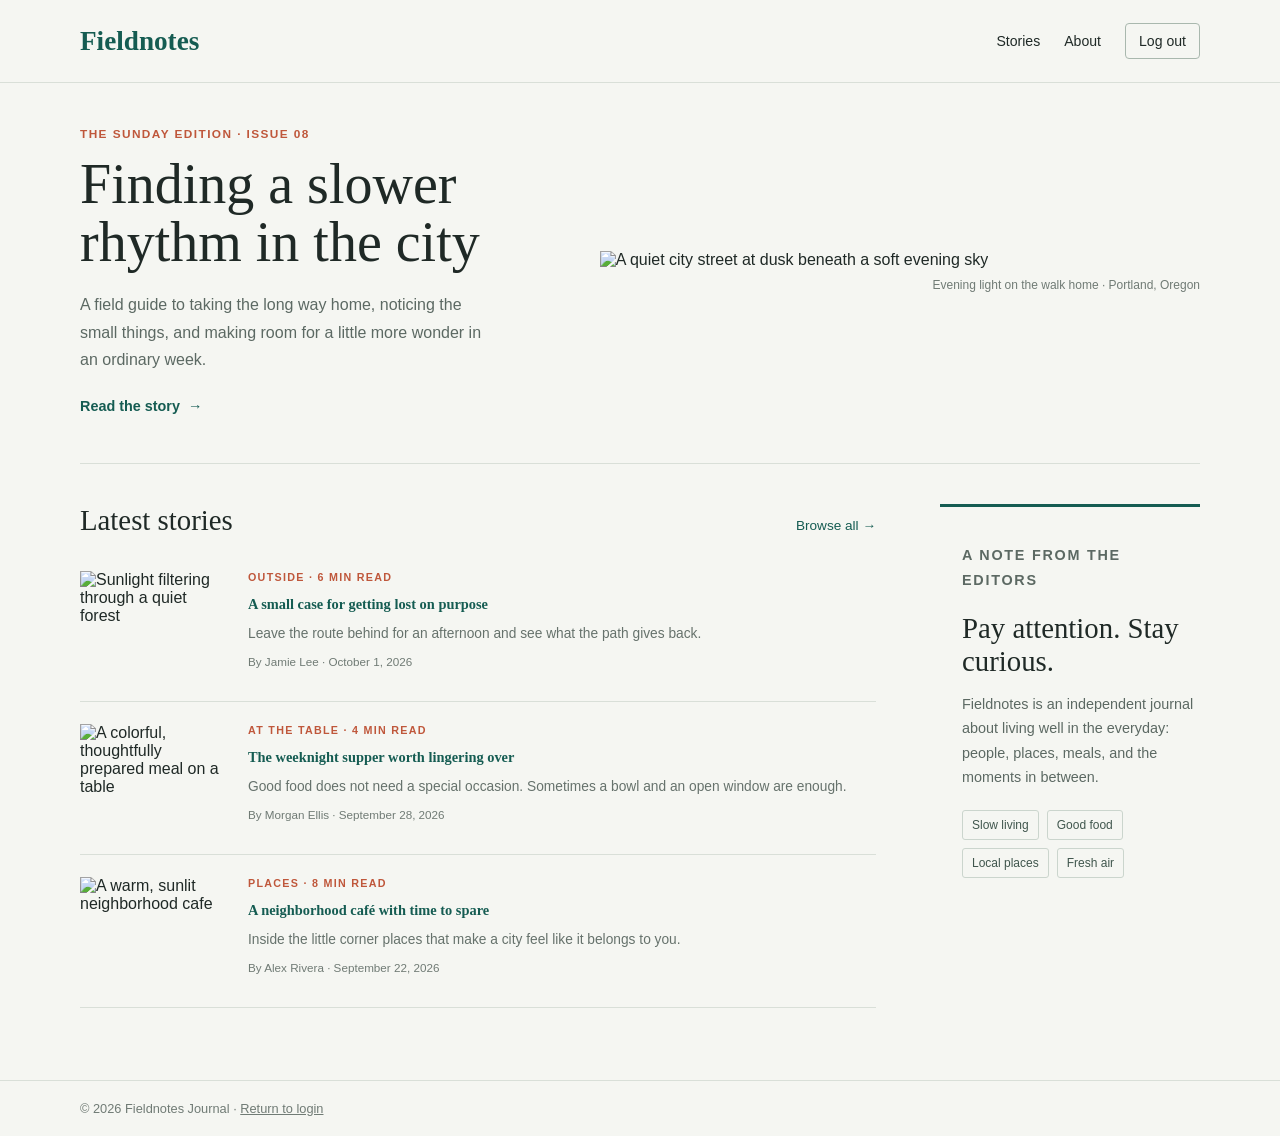
==== home.html @ 3afff71b "adding web page" ====
<!DOCTYPE html>
<html lang="en">
	<head>
		<meta charset="UTF-8">
		<meta name="viewport" content="width=device-width, initial-scale=1.0">
		<meta name="description" content="Fieldnotes: stories about thoughtful living, places, and everyday discoveries.">
		<title>Fieldnotes | Stories for curious days</title>
		<link rel="stylesheet" href="style.css">
	</head>
	<body class="blog-page">
		<header class="blog-header">
			<div class="blog-shell blog-header-inner">
				<a class="blog-brand" href="home.html">Fieldnotes</a>
				<nav class="blog-nav" aria-label="Main navigation">
					<a href="#latest">Stories</a>
					<a href="#about">About</a>
					<a class="back-link" href="index.html">Log out</a>
				</nav>
			</div>
		</header>

		<main class="blog-shell blog-main">
			<article class="feature-story" id="featured">
				<div class="feature-copy">
					<p class="eyebrow">The Sunday Edition · Issue 08</p>
					<h1>Finding a slower rhythm in the city</h1>
					<p>A field guide to taking the long way home, noticing the small things, and making room for a little more wonder in an ordinary week.</p>
					<a class="story-link" href="#latest">Read the story <span aria-hidden="true">→</span></a>
				</div>
				<div>
					<img class="feature-image" src="https://images.unsplash.com/photo-1519608487953-e999c86e7455?auto=format&amp;fit=crop&amp;w=1200&amp;q=85" alt="A quiet city street at dusk beneath a soft evening sky">
					<p class="feature-caption">Evening light on the walk home · Portland, Oregon</p>
				</div>
			</article>

			<section class="latest-section" id="latest" aria-labelledby="latest-title">
				<div class="stories-list">
					<div class="section-heading">
						<h2 id="latest-title">Latest stories</h2>
						<a href="#latest">Browse all <span aria-hidden="true">→</span></a>
					</div>

					<article class="story-row" id="story-one">
						<img src="https://images.unsplash.com/photo-1441974231531-c6227db76b6e?auto=format&amp;fit=crop&amp;w=420&amp;q=80" alt="Sunlight filtering through a quiet forest">
						<div>
							<p class="eyebrow">Outside · 6 min read</p>
							<h3><a class="story-link" href="#story-one">A small case for getting lost on purpose</a></h3>
							<p>Leave the route behind for an afternoon and see what the path gives back.</p>
							<span class="story-meta">By Jamie Lee · October 1, 2026</span>
						</div>
					</article>

					<article class="story-row" id="story-two">
						<img src="https://images.unsplash.com/photo-1490645935967-10de6ba17061?auto=format&amp;fit=crop&amp;w=420&amp;q=80" alt="A colorful, thoughtfully prepared meal on a table">
						<div>
							<p class="eyebrow">At the table · 4 min read</p>
							<h3><a class="story-link" href="#story-two">The weeknight supper worth lingering over</a></h3>
							<p>Good food does not need a special occasion. Sometimes a bowl and an open window are enough.</p>
							<span class="story-meta">By Morgan Ellis · September 28, 2026</span>
						</div>
					</article>

					<article class="story-row" id="story-three">
						<img src="https://images.unsplash.com/photo-1445116572660-236099ec97a0?auto=format&amp;fit=crop&amp;w=420&amp;q=80" alt="A warm, sunlit neighborhood cafe">
						<div>
							<p class="eyebrow">Places · 8 min read</p>
							<h3><a class="story-link" href="#story-three">A neighborhood café with time to spare</a></h3>
							<p>Inside the little corner places that make a city feel like it belongs to you.</p>
							<span class="story-meta">By Alex Rivera · September 22, 2026</span>
						</div>
					</article>
				</div>

				<aside class="about-rail" id="about">
					<p class="eyebrow">A note from the editors</p>
					<h2>Pay attention. Stay curious.</h2>
					<p>Fieldnotes is an independent journal about living well in the everyday: people, places, meals, and the moments in between.</p>
					<div class="topic-list" aria-label="Topics">
						<span>Slow living</span>
						<span>Good food</span>
						<span>Local places</span>
						<span>Fresh air</span>
					</div>
				</aside>
			</section>
		</main>

		<footer class="blog-footer">
			<div class="blog-shell">
				<p>© 2026 Fieldnotes Journal · <a href="index.html">Return to login</a></p>
			</div>
		</footer>
	</body>
</html>
---- style.css ----
* {
    box-sizing: border-box;
}

body {
    min-height: 100vh;
    margin: 0;
    display: grid;
    place-items: center;
    padding: 24px;
    background: #f7f7f5;
    color: #171717;
    font-family: Arial, sans-serif;
}
.container {
    width: min(100%, 400px);
}
.header {
    padding: 32px 32px 20px;
    text-align: center;
}
.header h1 {
    margin: 0;
    color: #171717;
    font-size: 1.75rem;
}
.card {
    overflow: hidden;
    background: #fff;
    border: 1px solid #deded9;
    border-radius: 8px;
}
.header p {
    margin: 6px 0 0;
    color: #737373;
    font-size: 0.9rem;
}
.login-form {
    display: grid;
    gap: 16px;
    padding: 0 32px 32px;
}
.form-group {
    display: grid;
    gap: 6px;
}
.form-group label {
    color: #404040;
    font-size: 0.8rem;
    font-weight: 600;
}
.form-group input {
    width: 100%;
    padding: 11px 12px;
    border: 1px solid #d4d4d4;
    border-radius: 4px;
    color: #171717;
    font: inherit;
}
.form-group input:focus {
    outline: 2px solid #171717;
    outline-offset: 1px;
    border-color: #171717;
}
.login-link {
    display: block;
    padding: 11px 16px;
    border-radius: 4px;
    background: #171717;
    color: #fff;
    font-weight: 700;
    text-align: center;
    text-decoration: none;
}
.login-link:hover {
    background: #404040;
}
button {
    padding: 11px 16px;
    border: 0;
    border-radius: 4px;
    background: #171717;
    color: #fff;
    cursor: pointer;
    font: inherit;
    font-weight: 700;
}
button:hover {
    background: #404040;
}
.footer {
    padding: 14px 24px;
    border-top: 1px solid #ededed;
    color: #737373;
    font-size: 0.8rem;
    text-align: center;
}
.footer p {
    margin: 0;
}

body.blog-page {
    display: block;
    min-height: 100vh;
    padding: 0;
    background: #f5f6f2;
    color: #1f2926;
    font-family: Arial, sans-serif;
}
.blog-page a {
    color: inherit;
}
.blog-shell {
    width: min(1120px, calc(100% - 48px));
    margin: 0 auto;
}
.blog-header {
    border-bottom: 1px solid #d9dfd8;
}
.blog-header-inner {
    display: flex;
    min-height: 82px;
    align-items: center;
    justify-content: space-between;
    gap: 24px;
}
.blog-brand {
    color: #155c52 !important;
    font-family: Georgia, "Times New Roman", serif;
    font-size: 1.7rem;
    font-weight: 700;
    text-decoration: none;
}
.blog-nav {
    display: flex;
    align-items: center;
    gap: 24px;
}
.blog-nav a {
    font-size: 0.88rem;
    text-decoration: none;
}
.blog-nav a:hover,
.story-link:hover {
    color: #bf573b;
}
.blog-nav .back-link {
    padding: 9px 13px;
    border: 1px solid #a9b8ae;
    border-radius: 4px;
}
.blog-main {
    padding: 44px 0 72px;
}
.feature-story {
    display: grid;
    grid-template-columns: 0.88fr 1.12fr;
    align-items: center;
    gap: 48px;
    padding-bottom: 48px;
    border-bottom: 1px solid #d9dfd8;
}
.eyebrow {
    margin: 0 0 14px;
    color: #bf573b;
    font-size: 0.74rem;
    font-weight: 700;
    letter-spacing: 0.12em;
    text-transform: uppercase;
}
.feature-copy h1 {
    max-width: 460px;
    margin: 0;
    font-family: Georgia, "Times New Roman", serif;
    font-size: 3.5rem;
    font-weight: 400;
    line-height: 1.04;
}
.feature-copy > p:not(.eyebrow) {
    max-width: 420px;
    margin: 20px 0 24px;
    color: #5c6963;
    font-size: 1rem;
    line-height: 1.7;
}
.story-link {
    display: inline-flex;
    align-items: center;
    gap: 8px;
    color: #155c52 !important;
    font-size: 0.9rem;
    font-weight: 700;
    text-decoration: none;
}
.feature-image {
    width: 100%;
    aspect-ratio: 1.35;
    object-fit: cover;
}
.feature-caption {
    margin: 9px 0 0;
    color: #707b75;
    font-size: 0.75rem;
    text-align: right;
}
.latest-section {
    display: grid;
    grid-template-columns: minmax(0, 1fr) 260px;
    gap: 64px;
    padding-top: 40px;
}
.section-heading {
    display: flex;
    align-items: baseline;
    justify-content: space-between;
    gap: 16px;
    margin-bottom: 12px;
}
.section-heading h2,
.about-rail h2 {
    margin: 0;
    font-family: Georgia, "Times New Roman", serif;
    font-size: 1.8rem;
    font-weight: 400;
}
.section-heading a {
    color: #155c52;
    font-size: 0.85rem;
    text-decoration: none;
}
.story-row {
    display: grid;
    grid-template-columns: 148px minmax(0, 1fr);
    gap: 20px;
    padding: 22px 0;
    border-bottom: 1px solid #d9dfd8;
}
.story-row img {
    width: 148px;
    height: 108px;
    object-fit: cover;
}
.story-row .eyebrow {
    margin-bottom: 7px;
    font-size: 0.67rem;
}
.story-row h3 {
    margin: 0 0 8px;
    font-family: Georgia, "Times New Roman", serif;
    font-size: 1.35rem;
    font-weight: 400;
    line-height: 1.2;
}
.story-row p:not(.eyebrow) {
    margin: 0;
    color: #66726c;
    font-size: 0.86rem;
    line-height: 1.5;
}
.story-meta {
    display: block;
    margin-top: 10px;
    color: #707b75;
    font-size: 0.73rem;
}
.about-rail {
    align-self: start;
    padding: 22px 0 0 22px;
    border-top: 3px solid #155c52;
}
.about-rail p {
    margin: 14px 0 20px;
    color: #5c6963;
    font-size: 0.9rem;
    line-height: 1.7;
}
.topic-list {
    display: flex;
    flex-wrap: wrap;
    gap: 8px;
}
.topic-list span {
    padding: 7px 9px;
    border: 1px solid #cbd5cd;
    border-radius: 3px;
    color: #40564d;
    font-size: 0.75rem;
}
.blog-footer {
    padding: 20px 0;
    border-top: 1px solid #d9dfd8;
    color: #707b75;
    font-size: 0.8rem;
}
.blog-footer p {
    margin: 0;
}
@media (max-width: 720px) {
    .blog-shell {
        width: min(100% - 36px, 540px);
    }
    .blog-header-inner {
        min-height: 72px;
    }
    .blog-nav {
        gap: 14px;
    }
    .blog-nav a {
        font-size: 0.8rem;
    }
    .feature-story,
    .latest-section {
        grid-template-columns: 1fr;
    }
    .feature-story {
        gap: 28px;
    }
    .feature-copy h1 {
        max-width: 540px;
        font-size: 2.7rem;
    }
    .latest-section {
        gap: 40px;
    }
    .about-rail {
        padding-left: 0;
    }
}
@media (max-width: 430px) {
    .blog-shell {
        width: calc(100% - 28px);
    }
    .blog-nav {
        gap: 10px;
    }
    .blog-nav a:nth-child(2) {
        display: none;
    }
    .story-row {
        grid-template-columns: 104px minmax(0, 1fr);
        gap: 13px;
    }
    .story-row img {
        width: 104px;
        height: 92px;
    }
    .story-row h3 {
        font-size: 1.12rem;
    }
    .story-row p:not(.eyebrow) {
        display: none;
    }
}
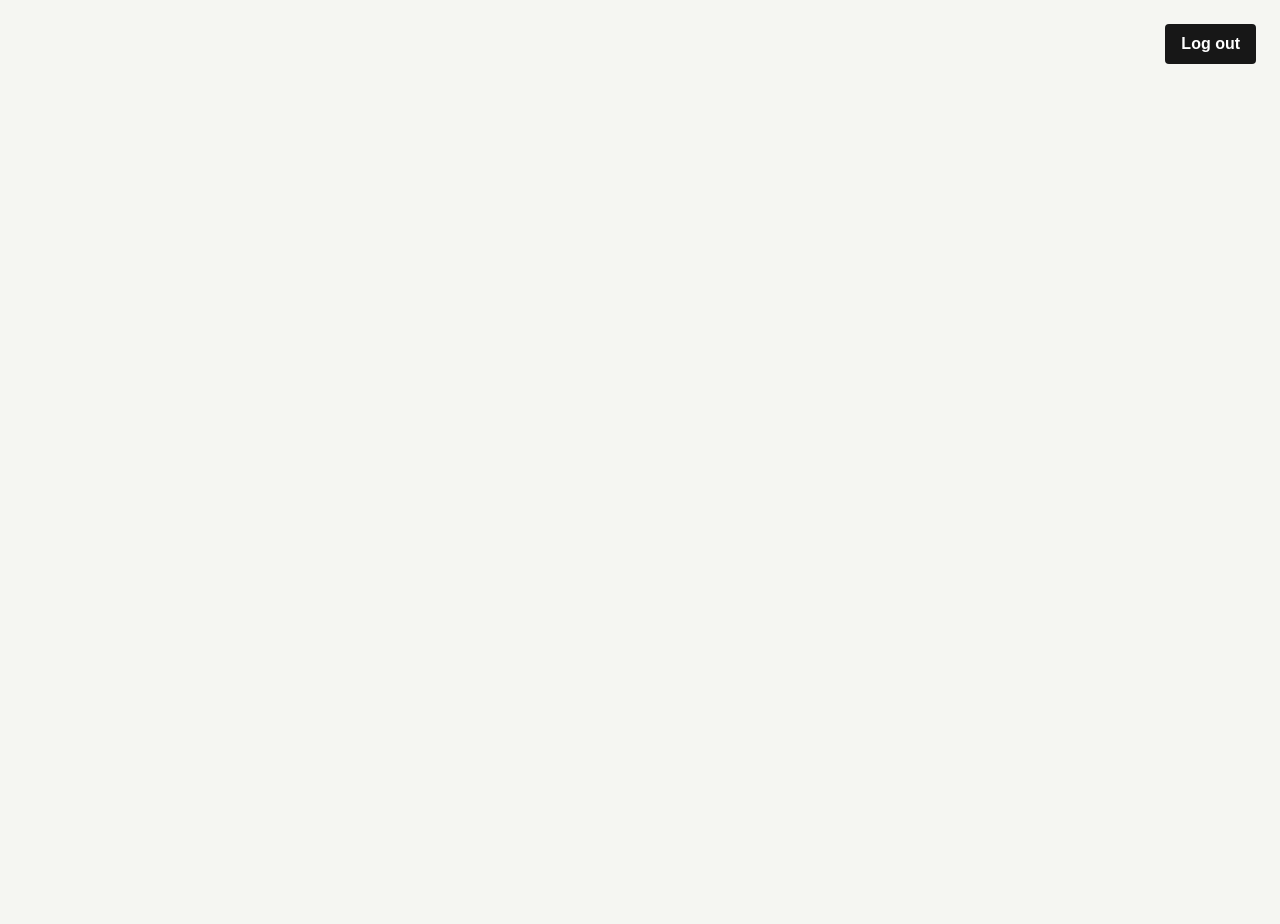
==== commit ed3a2378: "#blog, adding logout button" ====
--- a/home.html
+++ b/home.html
@@ -8,7 +8,7 @@
 		<link rel="stylesheet" href="style.css">
 	</head>
 	<body class="blog-page">
-		<header class="blog-header">
+	<!-- 	<header class="blog-header">
 			<div class="blog-shell blog-header-inner">
 				<a class="blog-brand" href="home.html">Fieldnotes</a>
 				<nav class="blog-nav" aria-label="Main navigation">
@@ -89,6 +89,8 @@
 			<div class="blog-shell">
 				<p>© 2026 Fieldnotes Journal · <a href="index.html">Return to login</a></p>
 			</div>
+		-->
+			<button class="back-link" onclick="window.location.href='index.html'">Log out</button>
 		</footer>
 	</body>
 </html>
--- a/style.css
+++ b/style.css
@@ -88,6 +88,11 @@
 button:hover {
     background: #404040;
 }
+body.blog-page > button.back-link {
+    display: block;
+    width: fit-content;
+    margin: 24px 24px 0 auto;
+}
 .footer {
     padding: 14px 24px;
     border-top: 1px solid #ededed;
@@ -350,4 +355,20 @@
     .story-row p:not(.eyebrow) {
         display: none;
     }
+    .story-meta {
+        display: none;
+    }
+    .about-rail {
+        padding-top: 14px;
+    }
+    .topic-list {
+        gap: 6px;
+    }
+    .button {
+        padding: 7px 11px;
+        font-size: 0.8rem;
+        position: fixed;
+        bottom: 20px;
+        align-self: center;
+    }
 }
